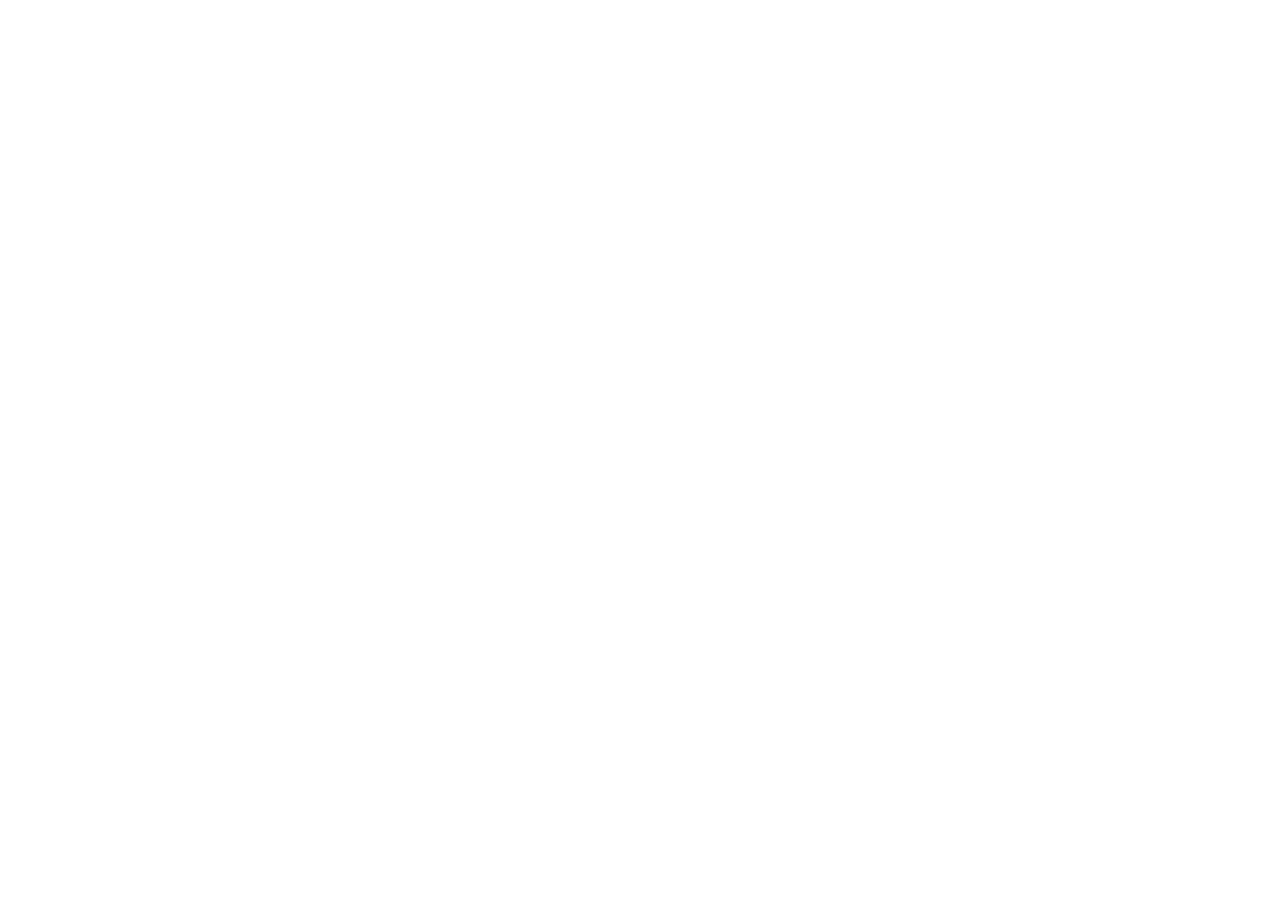
==== gamble--task-Feb/gamble_task_current_version/New folder/index.html @ 2fbefc61 "testing" ====
<!DOCTYPE html>
<html>
<head>
  <title>testing version</title>

  <!-- Load libraries -->
  <script src="./lib/jquery-3.3.1/jquery.min.js"></script>
  <script src="./lib/jspsych-6.3.1/jspsych.js"></script>

  <!-- Load jsPsych plug-ins -->
  <script src="gamble-task-shiyi-Feb.js" type="text/javascript"></script>
  <script src="./lib/jspsych-6.3.1/plugins/jspsych-instructions.js" type="text/javascript"></script>
  <script src="./lib/jspsych-6.3.1/plugins/jspsych-fullscreen.js"></script>
  <script src="./js/jspsych-html-keyboard-response-shiyi-storeData.js"></script>

  <!-- Load task data -->
  <script src="./json/gambleJan20.json" type="text/javascript" ></script>

  <!-- Load CSS styles -->
  <link href="./lib/jspsych-6.3.1/css/jspsych.css" rel="stylesheet" type="text/css"></link>
  <link href="./css/task.gamble.min.css" rel="stylesheet" type="text/css"></link>

</head>
<body></body>
<script>

</script>
<script src="https://browser.sentry-cdn.com/4.4.1/bundle.min.js" crossorigin="anonymous"></script>
<script src="https://ajax.googleapis.com/ajax/libs/jquery/1.11.1/jquery.min.js"></script>
<script src="index.js"></script>
<script src="index_gamble.js"></script>
</html>
---- gamble--task-Feb/gamble_task_current_version/New folder/lib/jspsych-6.3.1/css/jspsych.css ----
/*
 * CSS for jsPsych experiments.
 *
 * This stylesheet provides minimal styling to make jsPsych
 * experiments look polished without any additional styles.
 */

 @import url(https://fonts.googleapis.com/css?family=Open+Sans:400italic,700italic,400,700);

/* Container holding jsPsych content */

 .jspsych-display-element {
   display: flex;
   flex-direction: column;
   overflow-y: auto;
 }

 .jspsych-display-element:focus {
   outline: none;
 }

 .jspsych-content-wrapper {
   display: flex;
   margin: auto;
   flex: 1 1 100%;
   width: 100%;
 }

 .jspsych-content {
   max-width: 100%; /* this is mainly an IE 10-11 fix */
   text-align: center;
   margin: auto; /* this is for overflowing content */
 }

 .jspsych-top {
   align-items: flex-start;
 }

 .jspsych-middle {
   align-items: center;
 }

/* fonts and type */

.jspsych-display-element {
  font-family: 'Open Sans', 'Arial', sans-serif;
  font-size: 18px;
  line-height: 1.6em;
}

/* Form elements like input fields and buttons */

.jspsych-display-element input[type="text"] {
  font-family: 'Open Sans', 'Arial', sans-serif;
  font-size: 14px;
}

/* borrowing Bootstrap style for btn elements, but combining styles a bit */
.jspsych-btn {
  display: inline-block;
  padding: 6px 12px;
  margin: 0px;
  font-size: 14px;
  font-weight: 400;
  font-family: 'Open Sans', 'Arial', sans-serif;
  cursor: pointer;
  line-height: 1.4;
  text-align: center;
  white-space: nowrap;
  vertical-align: middle;
  background-image: none;
  border: 1px solid transparent;
  border-radius: 4px;
  color: #333;
  background-color: #fff;
  border-color: #ccc;
}

/* only apply the hover style on devices with a mouse/pointer that can hover - issue #977 */
@media (hover: hover) {
  .jspsych-btn:hover {
    background-color: #ddd;
    border-color: #aaa;
  }
}

.jspsych-btn:active {
  background-color: #ddd;
  border-color:#000000;
}

.jspsych-btn:disabled {
  background-color: #eee;
  color: #aaa;
  border-color: #ccc;
  cursor: not-allowed;
}

/* custom style for input[type="range] (slider) to improve alignment between positions and labels */

.jspsych-slider {
  appearance: none;
  -webkit-appearance: none;
  -moz-appearance: none;
  width: 100%;
  background: transparent;
}
.jspsych-slider:focus {
  outline: none;
}
/* track */
.jspsych-slider::-webkit-slider-runnable-track {
  appearance: none;
  -webkit-appearance: none;
  width: 100%;
  height: 8px;
  cursor: pointer;
  background: #eee;
  box-shadow: 0px 0px 0px #000000, 0px 0px 0px #0d0d0d;
  border-radius: 2px;
  border: 1px solid #aaa;
}
.jspsych-slider::-moz-range-track {
  appearance: none;
  width: 100%;
  height: 8px;
  cursor: pointer;
  background: #eee;
  box-shadow: 0px 0px 0px #000000, 0px 0px 0px #0d0d0d;
  border-radius: 2px;
  border: 1px solid #aaa;
}
.jspsych-slider::-ms-track {
  appearance: none;
  width: 99%;
  height: 14px;
  cursor: pointer;
  background: #eee;
  box-shadow: 0px 0px 0px #000000, 0px 0px 0px #0d0d0d;
  border-radius: 2px;
  border: 1px solid #aaa;
}
/* thumb */
.jspsych-slider::-webkit-slider-thumb {
  border: 1px solid #666;
  height: 24px;
  width: 15px;
  border-radius: 5px;
  background: #ffffff;
  cursor: pointer;
  -webkit-appearance: none;
  margin-top: -9px;
}
.jspsych-slider::-moz-range-thumb {
  border: 1px solid #666;
  height: 24px;
  width: 15px;
  border-radius: 5px;
  background: #ffffff;
  cursor: pointer;
}
.jspsych-slider::-ms-thumb {
  border: 1px solid #666;
  height: 20px;
  width: 15px;
  border-radius: 5px;
  background: #ffffff;
  cursor: pointer;
  margin-top: -2px;
}

/* jsPsych progress bar */

#jspsych-progressbar-container {
  color: #555;
  border-bottom: 1px solid #dedede;
  background-color: #f9f9f9;
  margin-bottom: 0em;
  text-align: center;
  padding: 8px 0px;
  width: 100%;
  line-height: 1em;
  z-index: 2;
}
#jspsych-progressbar-container span {
  font-size: 14px;
  padding-right: 14px;
}
#jspsych-progressbar-outer {
  background-color: #eee;
  width: 50%;
  margin: auto;
  height: 14px;
  display: inline-block;
  vertical-align: middle;
  box-shadow: inset 0 1px 2px rgba(0,0,0,0.1);
}
#jspsych-progressbar-inner {
  background-color: #aaa;
  width: 0%;
  height: 100%;
}

/* Control appearance of jsPsych.data.displayData() */
#jspsych-data-display {
  text-align: left;
}
---- gamble--task-Feb/gamble_task_current_version/New folder/css/task.gamble.min.css ----
.gamble-header {
  display: block;
  position: fixed;
  top: 10%;
  left: 0%;
  width: 100%;
  font-size: 18px;
  text-align: center;
  color: #000000;
}

#center {

  text-align: center;
  
  }

.text {
    white-space: nowrap;
    overflow: hidden;
    text-overflow: "----";
  }

.login,.infoResultLeft{
  position: absolute;
  Left: 50%;
  margin-top: 200px;
  margin-left: 400px;
  font-size:35px;
}
.login,.infoResultRight{
  position: absolute;
  Right: 50%;
  margin-top: 200px;
  margin-Right: 400px;
  font-size:35px;
}


.resultText{
  font-size:30px;
}

.login,.info{
				display: inline-block;
				vertical-align: middle;
			}
a{				color: #000;
				text-decoration: none;
			}
/* 这部分是尝试解决同时对齐问题 */
.gfg {
        margin: 3%;
        position: relative;
    }

.first-txt {
        position: absolute;
        top: 17px;
        left: 50px;
    }

.second-txt {
        position: absolute;
        bottom: 20px;
        left: 10px;
    }

    .img-with-text {
      text-align: relative;
        }
  
  .img-with-text img {
      display: block;
      margin: 0 auto;

  }
 * {
    margin: 0;
    padding: 0;
    list-style: none;
    border: 0;
}


.parent {
  margin: 1rem;
  padding: 2rem 2rem;
  text-align: center;
}

.juzuo {
  position: absolute;
  left: 50%;
  margin-top: -300px;
  margin-left: -550px;
  display: inline-block;
  padding: 1rem 1rem;
  vertical-align: middle;
}

.juyou {
    position: absolute;
    right: 50%;
    margin-top: -300px;
    margin-right: -550px;  display: inline-block;
    padding: 1rem 1rem;
    vertical-align: middle;
}

.inCenter {
  position: relative;
  /* left: 50%; */
   display: inline-block;
  padding: 1rem 1rem;
  vertical-align: middle;
}

.leftrighttext {
	position: absolute;
	top: 43%;
  left: 50%;
  transform: translate(-50%, -50%);
  font-size:30px;
}
.leftrighttextBottom {
	position: absolute;
	top: 75%;
  left: 50%;
  transform: translate(-50%, -50%);
  font-size:25px;
}



.gamble-six-panel-grid {
  display: grid;
  grid-template-columns: auto auto;
  grid-template-rows: auto auto auto;
  grid-column-gap: 2.5%;
  grid-row-gap: 5%;
  position: fixed;
  top: 26%;
  height: 30%;
  left: 20%;
  width: 60%;
}
/* 
// ATTEMP */
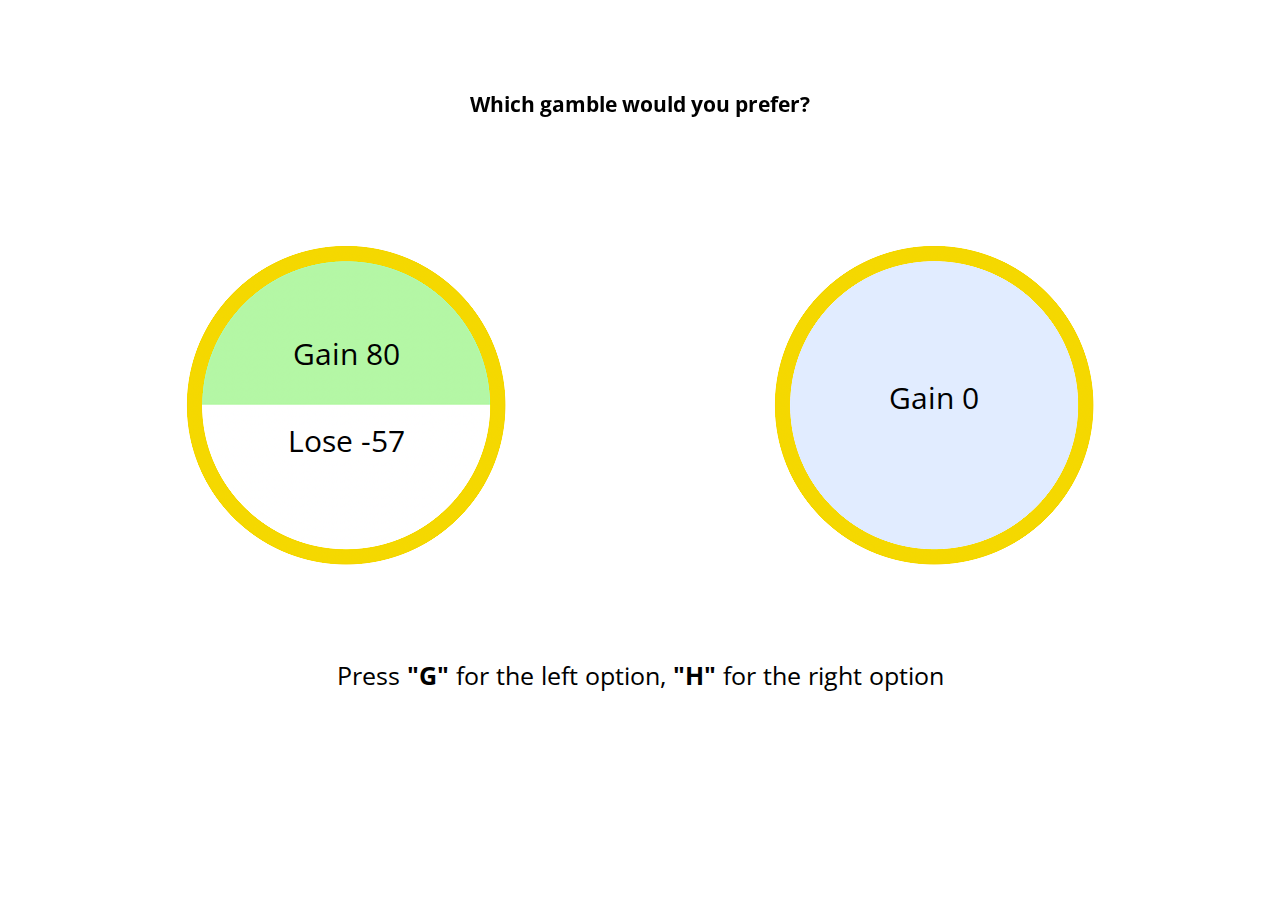
==== commit 78907578: "not big deal" ====
--- a/gamble--task-Feb/gamble_task_current_version/New folder/index.html
+++ b/gamble--task-Feb/gamble_task_current_version/New folder/index.html
@@ -25,8 +25,9 @@
 <script>
 
 </script>
-<script src="https://browser.sentry-cdn.com/4.4.1/bundle.min.js" crossorigin="anonymous"></script>
-<script src="https://ajax.googleapis.com/ajax/libs/jquery/1.11.1/jquery.min.js"></script>
+<!-- <script src="https://browser.sentry-cdn.com/4.4.1/bundle.min.js" crossorigin="anonymous"></script>
+<script src="https://ajax.googleapis.com/ajax/libs/jquery/1.11.1/jquery.min.js"></script> -->
+<script src="index_gamble.js"></script>
 <script src="index.js"></script>
-<script src="index_gamble.js"></script>
+
 </html>
